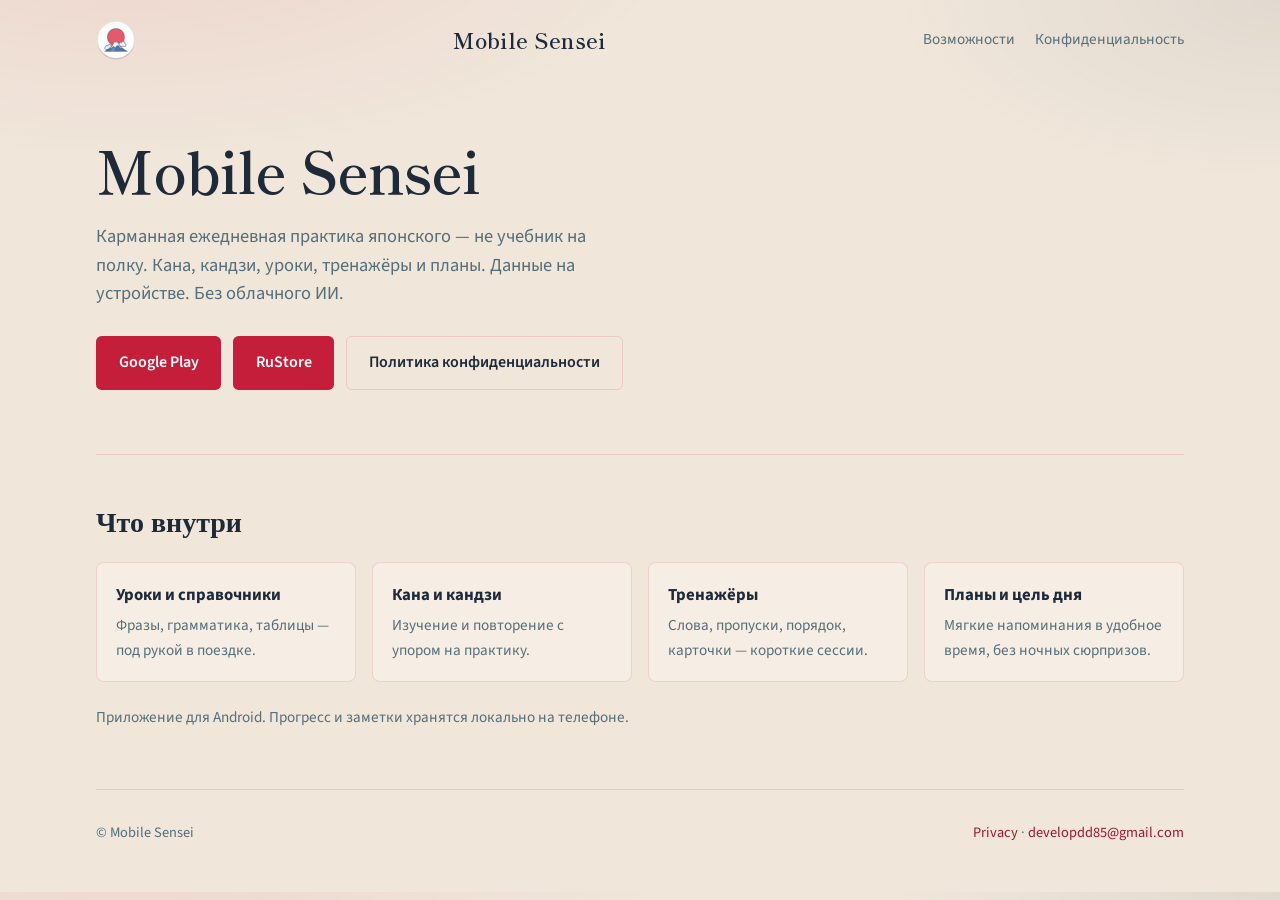
==== index.html @ 74803a8b "Update index.html" ====
<!DOCTYPE html>
<html lang="ru">
<head>
  <meta charset="utf-8" />
  <meta name="viewport" content="width=device-width, initial-scale=1" />
  <title>Mobile Sensei — японский в кармане</title>
  <meta name="description" content="Карманная практика японского: кана, кандзи, уроки и тренажёры. Офлайн. Без рекламы." />
  <link rel="preconnect" href="https://fonts.googleapis.com" />
  <link rel="preconnect" href="https://fonts.gstatic.com" crossorigin />
  <link href="https://fonts.googleapis.com/css2?family=Shippori+Mincho:wght@500;600&family=Source+Sans+3:wght@400;600&display=swap" rel="stylesheet" />
  <link rel="stylesheet" href="styles.css" />
</head>
<body>
  <div class="wrap">
    <header class="site-header">
      <img src="images/logo.webp" alt="" width="40" height="40" />
      <a class="brand" href="index.html">Mobile Sensei</a>
      <nav class="nav">
        <a href="#features">Возможности</a>
        <a href="privacy.html">Конфиденциальность</a>
      </nav>
    </header>

    <section class="hero">
      <h1>Mobile Sensei</h1>
      <p class="lead">
        Карманная ежедневная практика японского — не учебник на полку.
        Кана, кандзи, уроки, тренажёры и планы. Данные на устройстве. Без облачного ИИ.
      </p>
      <div class="cta-row">
        <a class="btn btn-primary"
           href="https://play.google.com/store/apps/details?id=com.skull.nihongosensei">
          Google Play
        </a>
        <a class="btn btn-primary"
           href="https://www.rustore.ru/catalog/app/com.skull.nihongosensei">
          RuStore
        </a>
        <a class="btn btn-ghost" href="privacy.html">Политика конфиденциальности</a>
      </div>
    </section>

    <section class="section" id="features">
      <h2>Что внутри</h2>
      <ul class="features">
        <li><strong>Уроки и справочники</strong><span>Фразы, грамматика, таблицы — под рукой в поездке.</span></li>
        <li><strong>Кана и кандзи</strong><span>Изучение и повторение с упором на практику.</span></li>
        <li><strong>Тренажёры</strong><span>Слова, пропуски, порядок, карточки — короткие сессии.</span></li>
        <li><strong>Планы и цель дня</strong><span>Мягкие напоминания в удобное время, без ночных сюрпризов.</span></li>
      </ul>
      <p class="note" style="margin-top:1.5rem">
        Приложение для Android. Прогресс и заметки хранятся локально на телефоне.
      </p>
    </section>

    <footer class="site-footer">
      <span>© Mobile Sensei</span>
      <span>
        <a href="privacy.html">Privacy</a>
        ·
        <a href="mailto:developdd85@gmail.com">developdd85@gmail.com</a>
      </span>
    </footer>
  </div>
</body>
</html>
---- styles.css ----
:root {
  --ink: #1e2a3a;
  --ink-soft: #546e7a;
  --paper: #f0e6da;
  --paper-2: #f6eee4;
  --aka: #c41e3a;
  --aka-deep: #9b1830;
  --line: rgba(196, 30, 58, 0.14);
  --max: 68rem;
}

* { box-sizing: border-box; }
html { scroll-behavior: smooth; }
body {
  margin: 0;
  font-family: "Source Sans 3", system-ui, sans-serif;
  color: var(--ink);
  background:
    radial-gradient(ellipse 80% 50% at 10% -10%, rgba(196, 30, 58, 0.09), transparent 55%),
    radial-gradient(ellipse 60% 40% at 100% 0%, rgba(46, 64, 87, 0.08), transparent 50%),
    var(--paper);
  line-height: 1.55;
}

a { color: var(--aka-deep); }
a:hover { color: var(--aka); }

.wrap {
  width: min(100% - 2.5rem, var(--max));
  margin-inline: auto;
}

.site-header {
  display: flex;
  align-items: center;
  justify-content: space-between;
  padding: 1.25rem 0;
  gap: 1rem;
}

.brand {
  font-family: "Shippori Mincho", "Noto Serif JP", serif;
  font-weight: 600;
  font-size: 1.35rem;
  letter-spacing: 0.02em;
  color: var(--ink);
  text-decoration: none;
}

.nav { display: flex; gap: 1.25rem; flex-wrap: wrap; }
.nav a {
  text-decoration: none;
  color: var(--ink-soft);
  font-size: 0.95rem;
}
.nav a:hover { color: var(--aka); }

.hero {
  padding: 3.5rem 0 4rem;
  display: grid;
  gap: 1.25rem;
  max-width: 38rem;
}

.hero h1 {
  font-family: "Shippori Mincho", "Noto Serif JP", serif;
  font-weight: 600;
  font-size: clamp(2.4rem, 6vw, 3.6rem);
  line-height: 1.15;
  margin: 0;
  letter-spacing: -0.02em;
}

.hero .lead {
  margin: 0;
  font-size: 1.15rem;
  color: var(--ink-soft);
  max-width: 32rem;
}

.cta-row {
  display: flex;
  flex-wrap: wrap;
  gap: 0.75rem;
  margin-top: 0.5rem;
}

.btn {
  display: inline-flex;
  align-items: center;
  justify-content: center;
  padding: 0.85rem 1.35rem;
  border-radius: 0.35rem;
  text-decoration: none;
  font-weight: 600;
  font-size: 1rem;
  border: 1px solid transparent;
  transition: background 0.15s, color 0.15s, border-color 0.15s;
}

.btn-primary {
  background: var(--aka);
  color: #fff;
}
.btn-primary:hover {
  background: var(--aka-deep);
  color: #fff;
}

.btn-ghost {
  background: transparent;
  color: var(--ink);
  border-color: var(--line);
}
.btn-ghost:hover {
  border-color: var(--aka);
  color: var(--aka);
}

.section {
  padding: 2.75rem 0;
  border-top: 1px solid var(--line);
}

.section h2 {
  font-family: "Shippori Mincho", serif;
  font-size: 1.75rem;
  margin: 0 0 1.25rem;
}

.features {
  display: grid;
  gap: 1rem;
  grid-template-columns: repeat(auto-fit, minmax(14rem, 1fr));
  list-style: none;
  padding: 0;
  margin: 0;
}

.features li {
  background: var(--paper-2);
  border: 1px solid var(--line);
  border-radius: 0.5rem;
  padding: 1.15rem 1.2rem;
}

.features strong {
  display: block;
  margin-bottom: 0.35rem;
  font-size: 1.05rem;
}

.features span {
  color: var(--ink-soft);
  font-size: 0.95rem;
}

.note {
  color: var(--ink-soft);
  font-size: 0.95rem;
  max-width: 36rem;
}

.site-footer {
  border-top: 1px solid var(--line);
  padding: 2rem 0 3rem;
  color: var(--ink-soft);
  font-size: 0.9rem;
  display: flex;
  flex-wrap: wrap;
  gap: 1rem;
  justify-content: space-between;
}

.site-footer a { text-decoration: none; }

/* Privacy */
.prose {
  padding: 2rem 0 4rem;
  max-width: 42rem;
}
.prose h1 {
  font-family: "Shippori Mincho", serif;
  font-size: clamp(1.8rem, 4vw, 2.4rem);
  margin: 0 0 0.5rem;
}
.prose .meta {
  color: var(--ink-soft);
  font-size: 0.9rem;
  margin-bottom: 2rem;
}
.prose h2 {
  font-family: "Shippori Mincho", serif;
  font-size: 1.25rem;
  margin: 2rem 0 0.6rem;
}
.prose p, .prose li { color: var(--ink); }
.prose ul { padding-left: 1.2rem; }
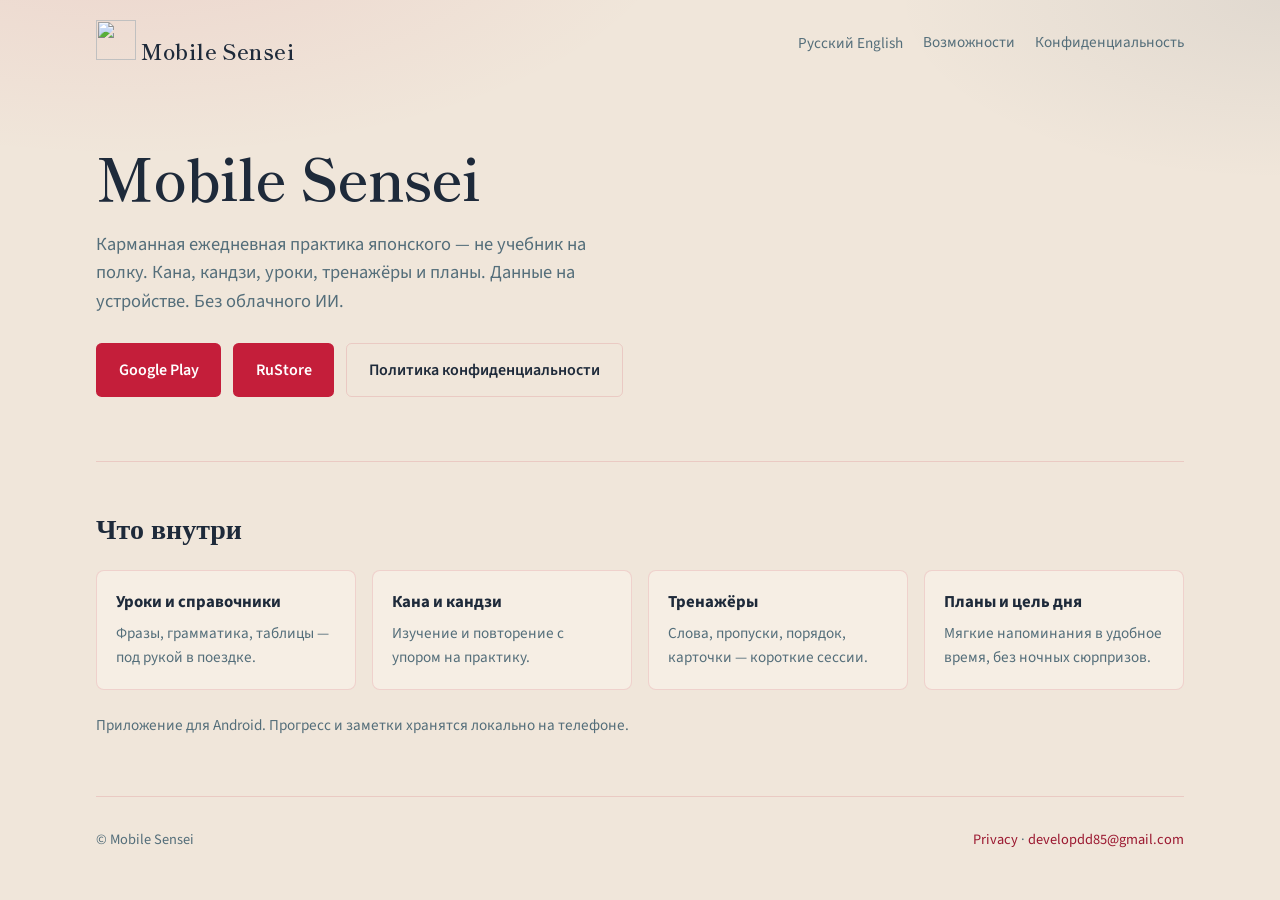
==== commit 6f072fae: "Update index.html" ====
--- a/index.html
+++ b/index.html
@@ -13,9 +13,15 @@
 <body>
   <div class="wrap">
     <header class="site-header">
-      <img src="images/logo.webp" alt="" width="40" height="40" />
-      <a class="brand" href="index.html">Mobile Sensei</a>
+     <a class="brand" href="index.html">
+        <img src="../images/logo.png" alt="" width="40" height="40" />
+        Mobile Sensei
+      </a>
       <nav class="nav">
+        <span class="lang">
+          <a href="index.html" aria-current="page">Русский</a>
+          <a href="en/index.html">English</a>
+        </span>
         <a href="#features">Возможности</a>
         <a href="privacy.html">Конфиденциальность</a>
       </nav>
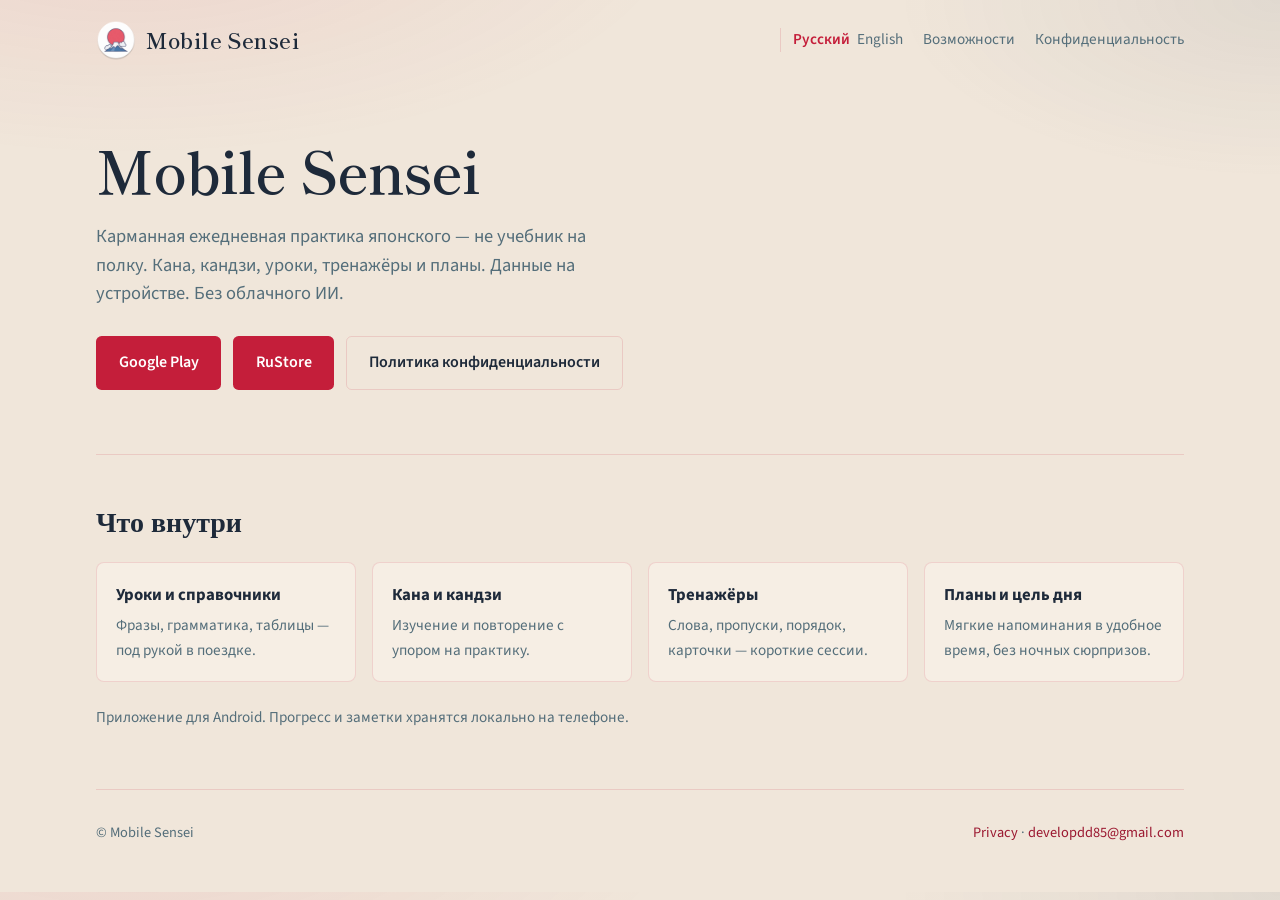
==== commit c22c0a38: "Update index.html" ====
--- a/index.html
+++ b/index.html
@@ -14,7 +14,7 @@
   <div class="wrap">
     <header class="site-header">
      <a class="brand" href="index.html">
-        <img src="../images/logo.png" alt="" width="40" height="40" />
+        <img src="../images/logo.webp" alt="" width="40" height="40" />
         Mobile Sensei
       </a>
       <nav class="nav">
--- a/styles.css
+++ b/styles.css
@@ -9,8 +9,14 @@
   --max: 68rem;
 }
 
-* { box-sizing: border-box; }
-html { scroll-behavior: smooth; }
+* {
+  box-sizing: border-box;
+}
+
+html {
+  scroll-behavior: smooth;
+}
+
 body {
   margin: 0;
   font-family: "Source Sans 3", system-ui, sans-serif;
@@ -22,23 +28,34 @@
   line-height: 1.55;
 }
 
-a { color: var(--aka-deep); }
-a:hover { color: var(--aka); }
+a {
+  color: var(--aka-deep);
+}
+
+a:hover {
+  color: var(--aka);
+}
 
 .wrap {
   width: min(100% - 2.5rem, var(--max));
   margin-inline: auto;
 }
 
+/* Header */
+
 .site-header {
   display: flex;
   align-items: center;
   justify-content: space-between;
   padding: 1.25rem 0;
   gap: 1rem;
+  flex-wrap: wrap;
 }
 
 .brand {
+  display: inline-flex;
+  align-items: center;
+  gap: 0.65rem;
   font-family: "Shippori Mincho", "Noto Serif JP", serif;
   font-weight: 600;
   font-size: 1.35rem;
@@ -47,19 +64,82 @@
   text-decoration: none;
 }
 
-.nav { display: flex; gap: 1.25rem; flex-wrap: wrap; }
+.brand img {
+  width: 40px;
+  height: 40px;
+  border-radius: 22%;
+  display: block;
+  animation: logo-soft 4s ease-in-out infinite;
+}
+
+@keyframes logo-soft {
+  0%,
+  100% {
+    transform: scale(1);
+    opacity: 1;
+  }
+  50% {
+    transform: scale(1.04);
+    opacity: 0.92;
+  }
+}
+
+.nav {
+  display: flex;
+  align-items: center;
+  gap: 1.25rem;
+  flex-wrap: wrap;
+}
+
 .nav a {
   text-decoration: none;
   color: var(--ink-soft);
   font-size: 0.95rem;
 }
-.nav a:hover { color: var(--aka); }
+
+.nav a:hover {
+  color: var(--aka);
+}
+
+.lang {
+  display: inline-flex;
+  align-items: center;
+  gap: 0.45rem;
+  margin-left: 0.25rem;
+  padding-left: 0.75rem;
+  border-left: 1px solid var(--line);
+  font-size: 0.9rem;
+}
+
+.lang a {
+  color: var(--ink-soft);
+  text-decoration: none;
+}
+
+.lang a[aria-current="page"] {
+  color: var(--aka);
+  font-weight: 600;
+}
+
+/* Hero */
 
 .hero {
   padding: 3.5rem 0 4rem;
   display: grid;
   gap: 1.25rem;
   max-width: 38rem;
+  animation: rise 0.8s ease both;
+}
+
+@keyframes rise {
+  from {
+    opacity: 0;
+    transform: translateY(12px);
+  }
+  to {
+    opacity: 1;
+    transform: none;
+  }
 }
 
 .hero h1 {
@@ -102,6 +182,7 @@
   background: var(--aka);
   color: #fff;
 }
+
 .btn-primary:hover {
   background: var(--aka-deep);
   color: #fff;
@@ -112,10 +193,13 @@
   color: var(--ink);
   border-color: var(--line);
 }
+
 .btn-ghost:hover {
   border-color: var(--aka);
   color: var(--aka);
 }
+
+/* Sections */
 
 .section {
   padding: 2.75rem 0;
@@ -161,6 +245,42 @@
   max-width: 36rem;
 }
 
+/* Screenshots */
+
+.screen-row {
+  display: flex;
+  gap: 1rem;
+  overflow-x: auto;
+  padding-bottom: 0.5rem;
+  scroll-snap-type: x mandatory;
+  -webkit-overflow-scrolling: touch;
+}
+
+.screen-row img {
+  height: min(420px, 70vh);
+  width: auto;
+  max-width: none;
+  border-radius: 1rem;
+  border: 1px solid var(--line);
+  background: var(--paper-2);
+  scroll-snap-align: start;
+  animation: rise 0.9s ease both;
+}
+
+.screen-row img:nth-child(2) {
+  animation-delay: 0.12s;
+}
+
+.screen-row img:nth-child(3) {
+  animation-delay: 0.24s;
+}
+
+.screen-row img:nth-child(4) {
+  animation-delay: 0.36s;
+}
+
+/* Footer */
+
 .site-footer {
   border-top: 1px solid var(--line);
   padding: 2rem 0 3rem;
@@ -172,27 +292,61 @@
   justify-content: space-between;
 }
 
-.site-footer a { text-decoration: none; }
-
-/* Privacy */
+.site-footer a {
+  text-decoration: none;
+}
+
+/* Privacy prose */
+
 .prose {
   padding: 2rem 0 4rem;
   max-width: 42rem;
 }
+
 .prose h1 {
   font-family: "Shippori Mincho", serif;
   font-size: clamp(1.8rem, 4vw, 2.4rem);
   margin: 0 0 0.5rem;
 }
+
 .prose .meta {
   color: var(--ink-soft);
   font-size: 0.9rem;
   margin-bottom: 2rem;
 }
+
 .prose h2 {
   font-family: "Shippori Mincho", serif;
   font-size: 1.25rem;
   margin: 2rem 0 0.6rem;
 }
-.prose p, .prose li { color: var(--ink); }
-.prose ul { padding-left: 1.2rem; }
+
+.prose p,
+.prose li {
+  color: var(--ink);
+}
+
+.prose ul {
+  padding-left: 1.2rem;
+}
+
+.prose code {
+  font-size: 0.9em;
+  background: var(--paper-2);
+  padding: 0.1em 0.35em;
+  border-radius: 0.25rem;
+}
+
+/* Reduced motion */
+
+@media (prefers-reduced-motion: reduce) {
+  html {
+    scroll-behavior: auto;
+  }
+
+  .hero,
+  .screen-row img,
+  .brand img {
+    animation: none;
+  }
+}
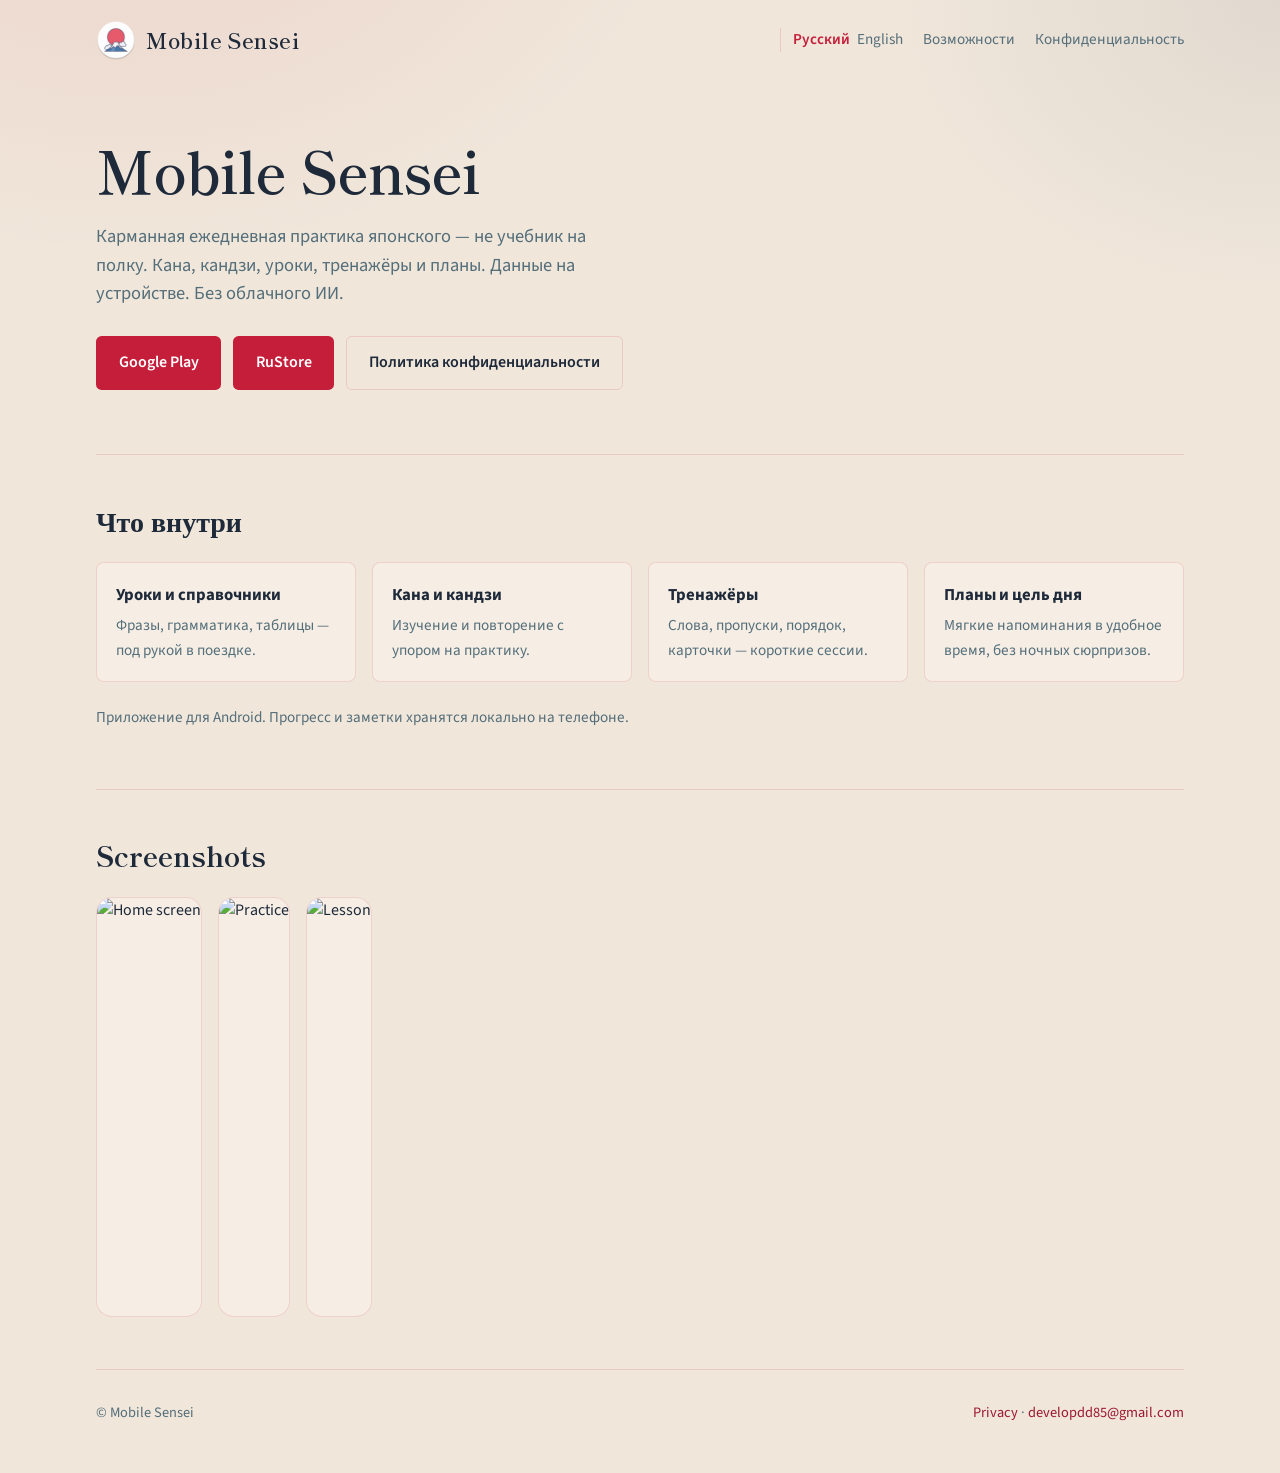
==== commit 26cb0f1d: "Update index.html" ====
--- a/index.html
+++ b/index.html
@@ -59,6 +59,15 @@
       </p>
     </section>
 
+    <section class="section screens" id="screens">
+      <h2>Screenshots</h2>
+      <div class="screen-row">
+        <img src="../images/Screen-1.webp" alt="Home screen" loading="lazy" />
+        <img src="../images/Screen-2.webp" alt="Practice" loading="lazy" />
+        <img src="../images/Screen-3.webp" alt="Lesson" loading="lazy" />
+      </div>
+    </section>
+    
     <footer class="site-footer">
       <span>© Mobile Sensei</span>
       <span>
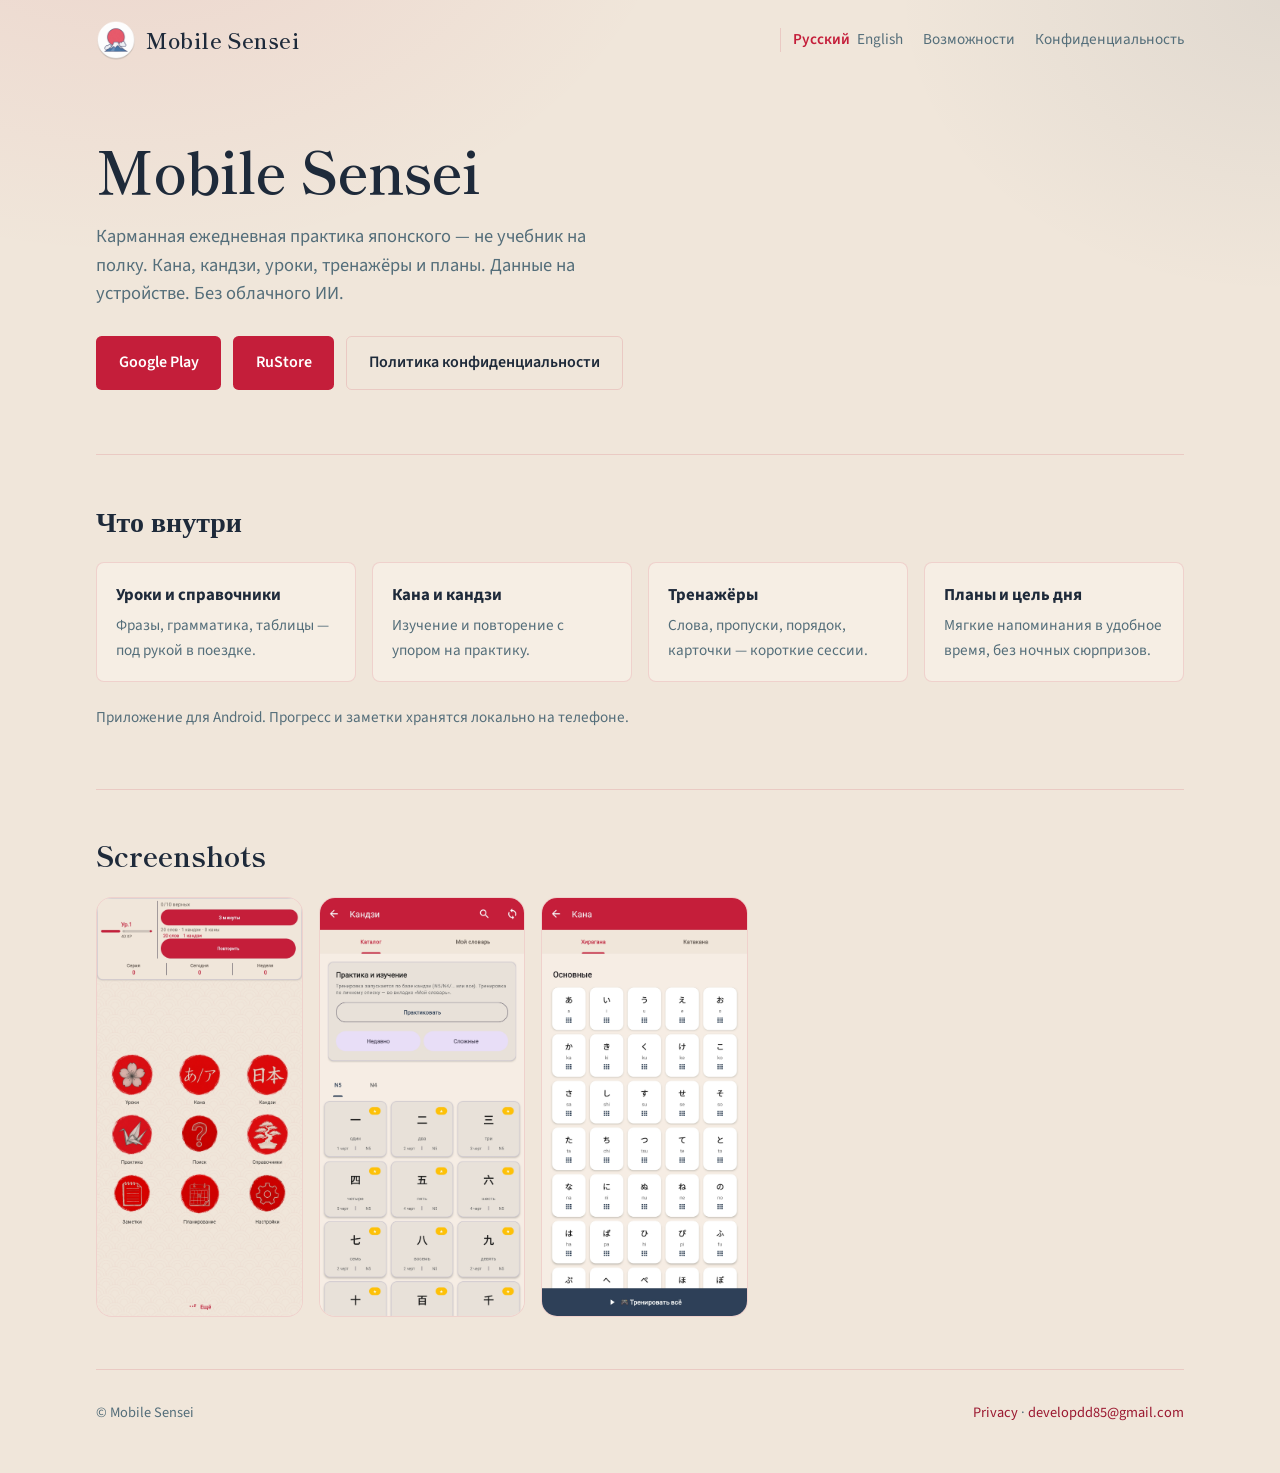
==== commit d167eeb6: "Update index.html" ====
--- a/index.html
+++ b/index.html
@@ -62,9 +62,9 @@
     <section class="section screens" id="screens">
       <h2>Screenshots</h2>
       <div class="screen-row">
-        <img src="../images/Screen-1.webp" alt="Home screen" loading="lazy" />
-        <img src="../images/Screen-2.webp" alt="Practice" loading="lazy" />
-        <img src="../images/Screen-3.webp" alt="Lesson" loading="lazy" />
+        <img src="../images/Screen-1.jpg" alt="Home screen" loading="lazy" />
+        <img src="../images/Screen-2.jpg" alt="Practice" loading="lazy" />
+        <img src="../images/Screen-3.jpg" alt="Lesson" loading="lazy" />
       </div>
     </section>
     
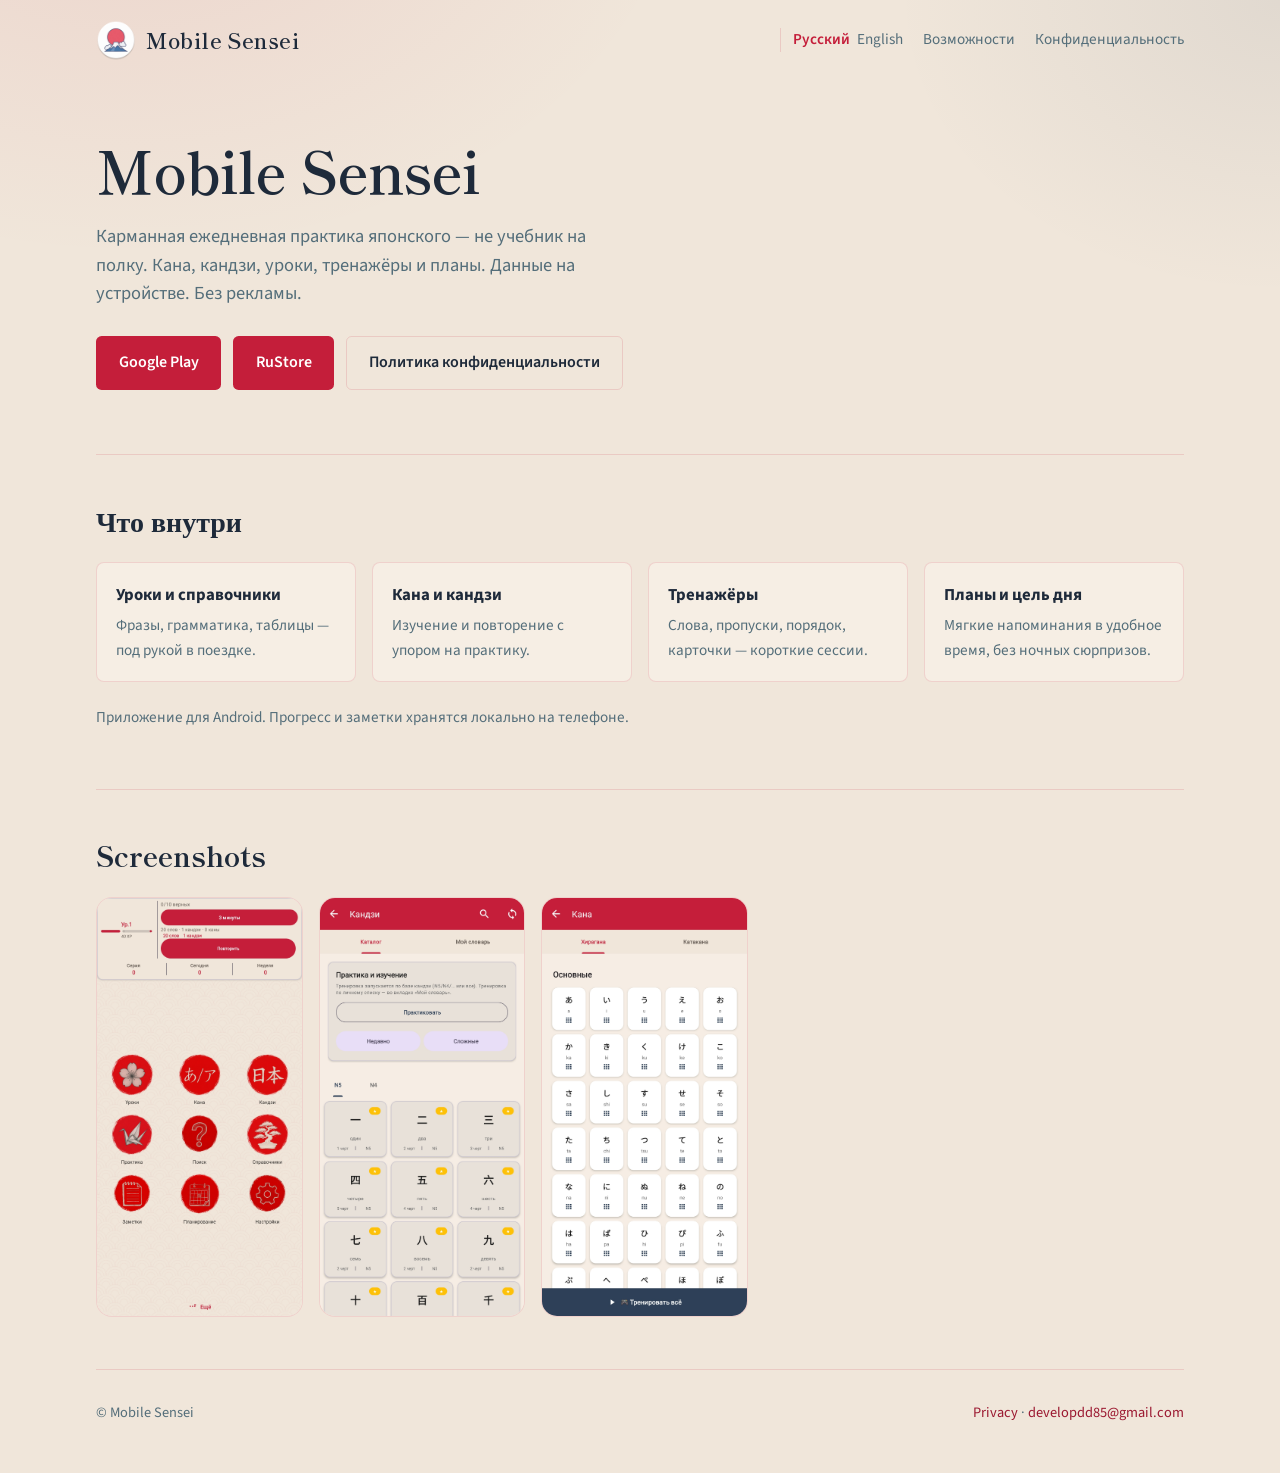
==== commit 608c36c2: "Update index.html" ====
--- a/index.html
+++ b/index.html
@@ -31,7 +31,7 @@
       <h1>Mobile Sensei</h1>
       <p class="lead">
         Карманная ежедневная практика японского — не учебник на полку.
-        Кана, кандзи, уроки, тренажёры и планы. Данные на устройстве. Без облачного ИИ.
+        Кана, кандзи, уроки, тренажёры и планы. Данные на устройстве. Без рекламы.
       </p>
       <div class="cta-row">
         <a class="btn btn-primary"
@@ -63,8 +63,8 @@
       <h2>Screenshots</h2>
       <div class="screen-row">
         <img src="../images/Screen-1.jpg" alt="Home screen" loading="lazy" />
-        <img src="../images/Screen-2.jpg" alt="Practice" loading="lazy" />
-        <img src="../images/Screen-3.jpg" alt="Lesson" loading="lazy" />
+        <img src="../images/Screen-2.jpg" alt="Kanji" loading="lazy" />
+        <img src="../images/Screen-3.jpg" alt="Kana" loading="lazy" />
       </div>
     </section>
     
